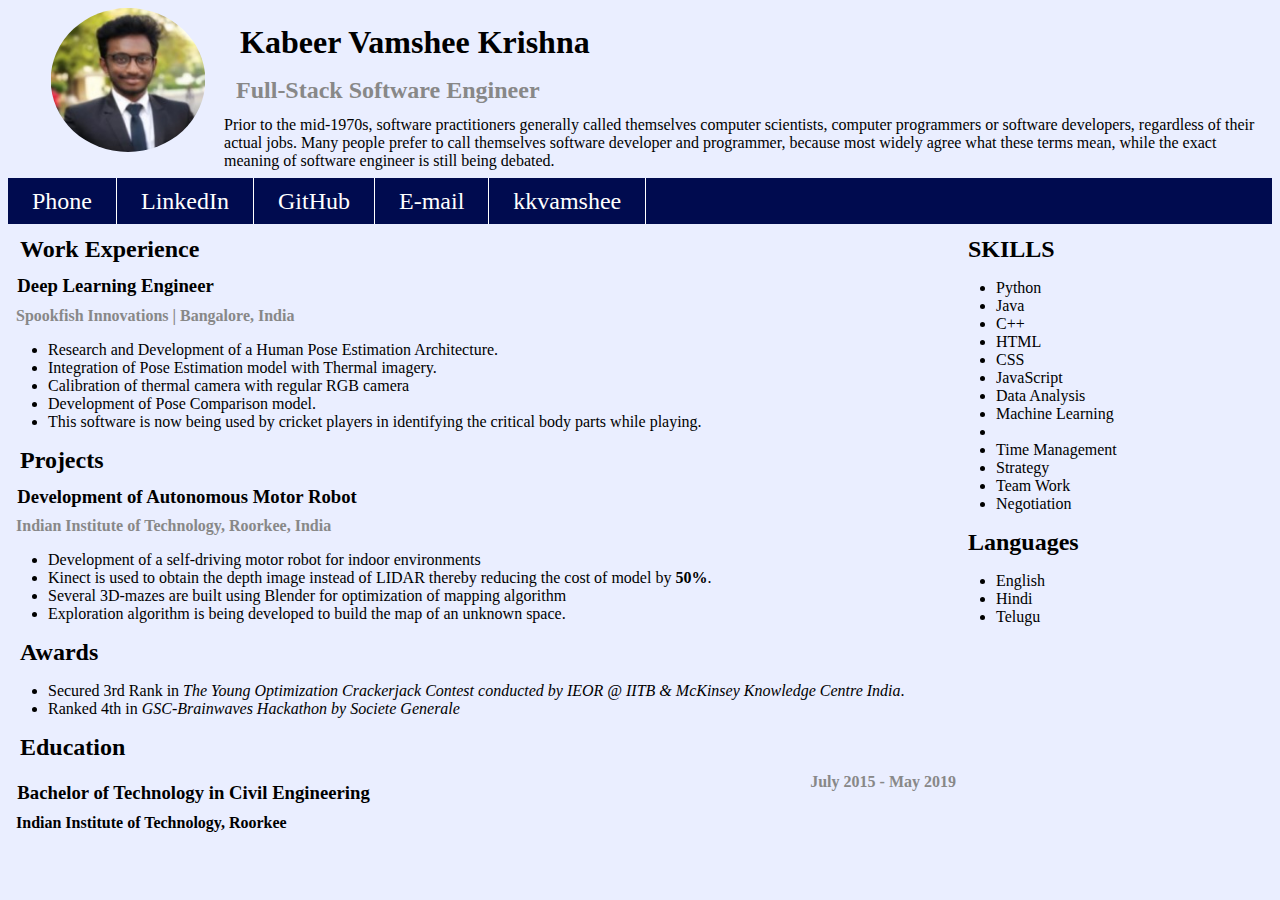
==== resume/index.html @ 956d316f "HTML Updated" ====
<!DOCTYPE html>
<html lan="en">

<head>
	<title>Kabeer Vamshee Krishna</title>
	<meta charset="utf-8">
	<meta name="viewport" content="width=device-width initial-scale=1.0">
	<link rel="stylesheet" type="text/css" href="css/styles.css">
</head>

<body>
	<header>
		<div>
			<div id="img-container" class="sm-2">
				<!-- Image container(Circular Image) -->
				<div>
					<img class="circle" src="images/dp.jpeg" alt="A photo of Kabeer Vamshee Krishna.">
				</div>
			</div>

			<div class="sm-10" id="introduction">
				<!-- H1 and Introduction/Objective-->
				<div class="heading">
					<h1>Kabeer Vamshee Krishna</h1>
				</div>

				<div class="gray-text">
					<h2>Full-Stack Software Engineer</h2>
				</div>

				<article>
					Prior to the mid-1970s, software practitioners generally called themselves computer scientists, computer programmers or software developers, regardless of their actual jobs. Many people prefer to call themselves software developer and programmer, because most widely agree what these terms mean, while the exact meaning of software engineer is still being debated.
				</article>

			</div>
			<div style="clear: both;"></div>
		</div>
	</header>

	<nav>
		<ul>
			<li><a href="tel:+919557905436" target="_blank">Phone</a></li>
			<li><a href="https://www.linkedin.com/in/kkvamshee" target="_blank">LinkedIn</a></li>
			<li><a href="https://github.com/kkvamshee" target="_blank">GitHub</a></li>
			<li><a href="mailto:kkvamshee@gmail.com" target="_blank">E-mail</a></li>
			<li><a href="#" target="_blank">kkvamshee</a><!-- Skype ID --></li>
			<div style="clear: both;"></div>
		</ul>
	</nav>

	<div id="main-container" class="sm-12">
		<!-- Main Container -->
		<div id="main-content" class="sm-9">
			<!-- Left Container -->
			<div>
				<!-- Experience -->
				<h2>Work Experience</h2>
				<h3>Deep Learning Engineer</h3>
				<h4 class="gray-text">Spookfish Innovations | <span>Bangalore, India</span></h4>
				<ul>
					<li>Research and Development of a Human Pose Estimation Architecture.</li>
					<li>Integration of Pose Estimation model with Thermal imagery.</li>
					<li>Calibration of thermal camera with regular RGB camera</li>
					<li>Development of Pose Comparison model.</li>
					<li>This software is now being used by cricket players in identifying the critical body parts while playing.</li>
				</ul>
			</div>

			<div>
				<!-- Project -->
				<h2>Projects</h2>
				<h3>Development of Autonomous Motor Robot</h3>
				<h4 class="gray-text">Indian Institute of Technology, Roorkee, India</h4>
				<ul>
					<li>Development of a self-driving motor robot for indoor environments</li>
					<li>Kinect is used to obtain the depth image instead of LIDAR thereby reducing the cost of model by <strong>50%</strong>.</li>
					<li>Several 3D-mazes are built using Blender for optimization of mapping algorithm</li>
					<li>Exploration algorithm is being developed to build the map of an unknown space.</li>
				</ul>
			</div>

			<div>
				<!-- Awards -->
				<h2>Awards</h2>
				<ul>
					<li>Secured 3rd Rank in <em>The Young Optimization Crackerjack Contest conducted by IEOR @ IITB & McKinsey Knowledge Centre India</em>.</li>
					<li>Ranked 4th in <em>GSC-Brainwaves Hackathon by Societe Generale</em></li>
				</ul>
			</div>

			<div>
				<!-- Education -->
				<h2>Education</h2>
				<div class="left-float">
					<h3>Bachelor of Technology in Civil Engineering</h3>
					<h4>Indian Institute of Technology, Roorkee</h4>
				</div>
				<div class="right-float gray-text">
					<strong><time datetime="2015-07-23">July 2015</time> - <time datetime="2019-05-17">May 2019</time></strong>
				</div>
				<div style="clear: both"></div>
			</div>
		</div>

		<div id="side-bar" class="sm-3">
			<!-- Right Container	-->
			<div>
				<h2>SKILLS</h2>
				<ul>
					<li>Python</li>
					<li>Java</li>
					<li>C++</li>
					<li>HTML</li>
					<li>CSS</li>
					<li>JavaScript</li>
					<li>Data Analysis</li>
					<li>Machine Learning</li>
					<li></li>
					<li>Time Management</li>
					<li>Strategy</li>
					<li>Team Work</li>
					<li>Negotiation</li>
				</ul>
			</div> <!-- Skills -->
			<div>
				<h2>Languages</h2>
				<ul>
					<li>English</li>
					<li>Hindi</li>
					<li>Telugu</li>
				</ul>
			</div> <!-- Langugaes -->
		</div>

		<div style="clear: both;"></div>
	</div>

</body>
</html>
---- resume/css/styles.css ----
html {
	background-color: #eaeeff;
}

header,h1,h2,h3,h4{
	margin-top: 0.5em;
	margin-bottom: 0.5em;
	margin-left: 0.5em;
	margin-right: 0.5em;
}


nav ul {
	list-style: none;
	background-color: #000b4f;
	padding: 0;
	margin: 0;
}
nav li {
	float: left;
}
nav li a {
	color: white;
	text-decoration: none;
	display: block;
	font-size: 1.5em;
	padding: 0.4em 1em 0.4em 1em;
	border-right: 1px solid white;
}
nav li a:hover {
	background-color: #111;
}

#introduction {
	float: left;
}

#img-container {
	float: left;
}

#main-content, #side-bar {
	float: left;
}

.left-float {
	float: left;
}

.right-float {
	float: right;
}

.circle {
	border-radius: 50%;
	height: 9em;
	padding-right: 16.67%;
	padding-left: 16.67%;
}

div img {
	align-content: center;
}

.gray-text {
	color: #888;
}

.sm-1 {
	width: 8.33%;
}
.sm-2 {
	width: 16.67%;
}
.sm-3 {
	width: 25%;
}
.sm-4 {
	width: 33.33%;
}
.sm-5 {
	width: 41.67%;
}
.sm-6 {
	width: 50%;
}
.sm-7 {
	width: 58.33%;
}
.sm-8 {
	width: 66.67%;
}
.sm-9 {
	width: 75%;
}
.sm-10 {
	width: 83.33%;
}
.sm-11 {
	width: 91.67%;
}
.sm-12 {
	width: 100%;
}
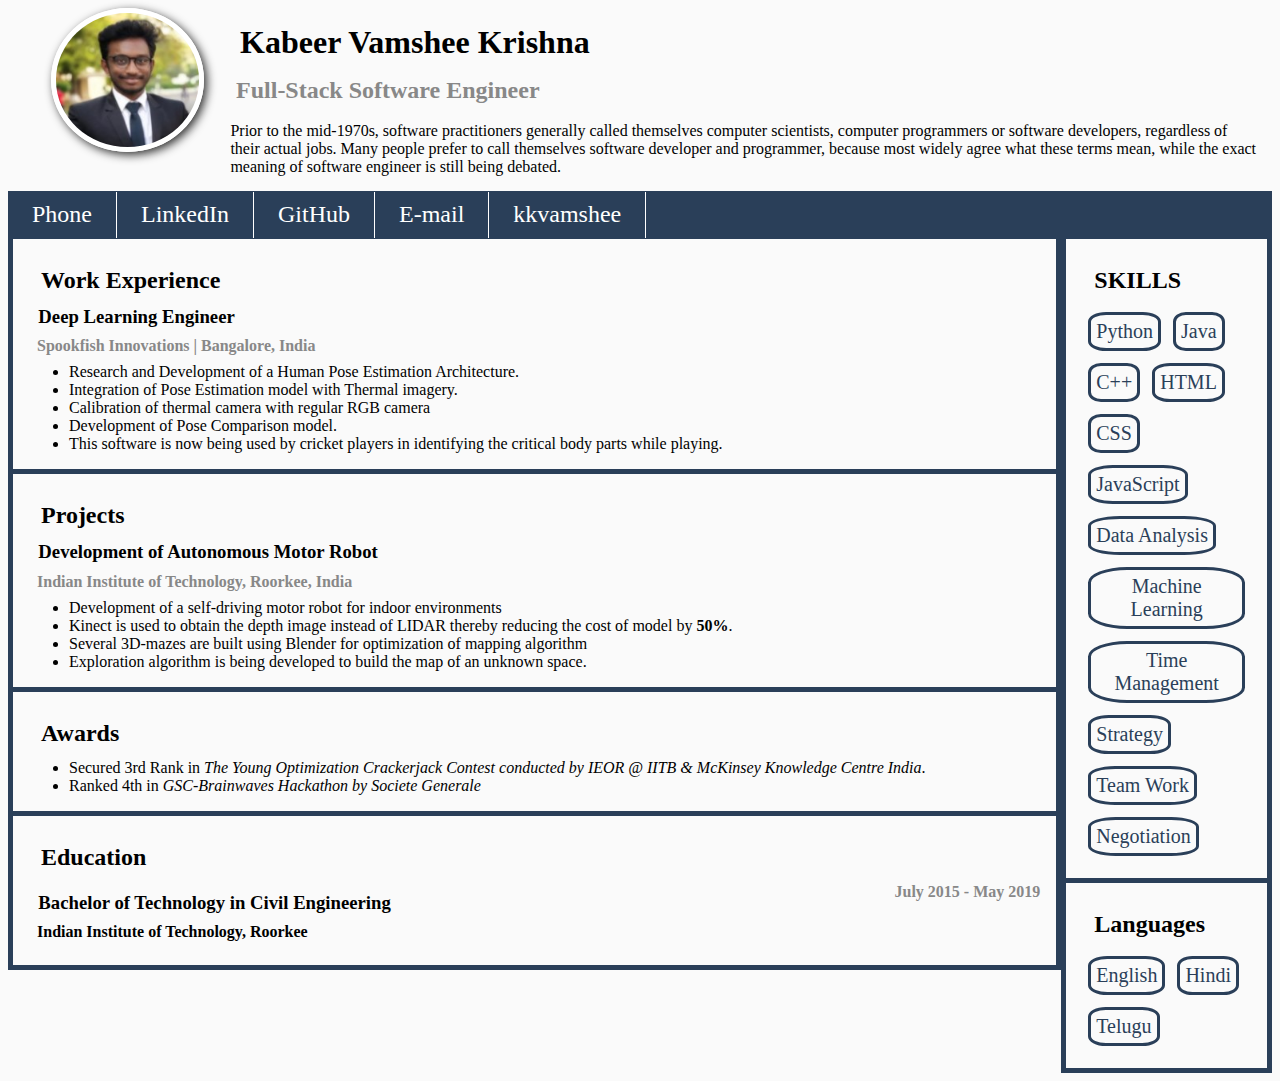
==== commit 00852e47: "CSS added" ====
--- a/resume/index.html
+++ b/resume/index.html
@@ -11,14 +11,14 @@
 <body>
 	<header>
 		<div>
-			<div id="img-container" class="sm-2">
+			<div id="img-container" class="lg-2 sm-12">
 				<!-- Image container(Circular Image) -->
 				<div>
 					<img class="circle" src="images/dp.jpeg" alt="A photo of Kabeer Vamshee Krishna.">
 				</div>
 			</div>
 
-			<div class="sm-10" id="introduction">
+			<div class="lg-10 sm-12" id="introduction">
 				<!-- H1 and Introduction/Objective-->
 				<div class="heading">
 					<h1>Kabeer Vamshee Krishna</h1>
@@ -39,20 +39,20 @@
 
 	<nav>
 		<ul>
-			<li><a href="tel:+919557905436" target="_blank">Phone</a></li>
+			<li><a href="tel:+919557905436">Phone</a></li>
 			<li><a href="https://www.linkedin.com/in/kkvamshee" target="_blank">LinkedIn</a></li>
 			<li><a href="https://github.com/kkvamshee" target="_blank">GitHub</a></li>
-			<li><a href="mailto:kkvamshee@gmail.com" target="_blank">E-mail</a></li>
+			<li><a href="mailto:kkvamshee@gmail.com">E-mail</a></li>
 			<li><a href="#" target="_blank">kkvamshee</a><!-- Skype ID --></li>
 			<div style="clear: both;"></div>
 		</ul>
 	</nav>
 
-	<div id="main-container" class="sm-12">
+	<div id="main-container" class="lg-12 sm-12">
 		<!-- Main Container -->
-		<div id="main-content" class="sm-9">
+		<div id="main-content" class="lg-10 sm-12 lr-container">
 			<!-- Left Container -->
-			<div>
+			<div class="ud-container">
 				<!-- Experience -->
 				<h2>Work Experience</h2>
 				<h3>Deep Learning Engineer</h3>
@@ -66,7 +66,7 @@
 				</ul>
 			</div>
 
-			<div>
+			<div class="ud-container">
 				<!-- Project -->
 				<h2>Projects</h2>
 				<h3>Development of Autonomous Motor Robot</h3>
@@ -79,7 +79,7 @@
 				</ul>
 			</div>
 
-			<div>
+			<div class="ud-container">
 				<!-- Awards -->
 				<h2>Awards</h2>
 				<ul>
@@ -88,7 +88,7 @@
 				</ul>
 			</div>
 
-			<div>
+			<div class="ud-container">
 				<!-- Education -->
 				<h2>Education</h2>
 				<div class="left-float">
@@ -102,33 +102,37 @@
 			</div>
 		</div>
 
-		<div id="side-bar" class="sm-3">
+		<div id="side-bar" class="lg-2 sm-12 lr-container">
 			<!-- Right Container	-->
-			<div>
+			<div class="ud-container">
 				<h2>SKILLS</h2>
-				<ul>
-					<li>Python</li>
-					<li>Java</li>
-					<li>C++</li>
-					<li>HTML</li>
-					<li>CSS</li>
-					<li>JavaScript</li>
-					<li>Data Analysis</li>
-					<li>Machine Learning</li>
-					<li></li>
-					<li>Time Management</li>
-					<li>Strategy</li>
-					<li>Team Work</li>
-					<li>Negotiation</li>
-				</ul>
+				<div class="table">
+					<ul>
+						<li>Python</li>
+						<li>Java</li>
+						<li>C++</li>
+						<li>HTML</li>
+						<li>CSS</li>
+						<li>JavaScript</li>
+						<li>Data Analysis</li>
+						<li>Machine Learning</li>
+						<li class="empty"></li>
+						<li>Time Management</li>
+						<li>Strategy</li>
+						<li>Team Work</li>
+						<li>Negotiation</li>
+					</ul>
+				</div>
 			</div> <!-- Skills -->
-			<div>
+			<div class="ud-container">
 				<h2>Languages</h2>
-				<ul>
-					<li>English</li>
-					<li>Hindi</li>
-					<li>Telugu</li>
-				</ul>
+				<div class="table">
+					<ul>
+						<li>English</li>
+						<li>Hindi</li>
+						<li>Telugu</li>
+					</ul>
+				</div>
 			</div> <!-- Langugaes -->
 		</div>
 
--- a/resume/css/styles.css
+++ b/resume/css/styles.css
@@ -1,5 +1,10 @@
+* {
+	box-sizing: border-box;
+}
+
 html {
-	background-color: #eaeeff;
+	font-size: 16px;
+	background-color: #fafafa;
 }
 
 header,h1,h2,h3,h4{
@@ -9,12 +14,13 @@
 	margin-right: 0.5em;
 }
 
-
 nav ul {
 	list-style: none;
-	background-color: #000b4f;
+	background-color: #2a3f59;
 	padding: 0;
 	margin: 0;
+	border-top: 1px solid #2a3f59;
+	border-bottom: 1px solid #2a3f59;
 }
 nav li {
 	float: left;
@@ -28,9 +34,16 @@
 	border-right: 1px solid white;
 }
 nav li a:hover {
-	background-color: #111;
-}
-
+	background-color: #152232;
+	color: #ccc;
+	font-weight: 900;
+}
+article {
+	padding: 0.4em;
+}
+ul {
+	margin: 0;
+}
 #introduction {
 	float: left;
 }
@@ -41,6 +54,48 @@
 
 #main-content, #side-bar {
 	float: left;
+}
+
+#main-content {
+
+}
+
+.table {
+	display: table;
+	margin: 0 auto;
+	text-align: center;
+	color: #2a3f59;
+}
+#side-bar ul {
+	padding: 0;
+}
+#side-bar li{
+	list-style: none;
+	font-size: 1.25em;
+	border: 3px solid #2a3f59;
+	border-radius: 25%;
+	margin: 0.3em;
+	align-items: center;
+	float: left;
+	padding: 0.25em;
+}
+#side-bar li.empty {
+	width: 0;
+	height: 0;
+	border: 0;
+	padding: 0;
+	margin: 0;
+	clear: both;
+}
+
+.ud-container {
+	padding: 1em;
+	border-bottom: 5px solid #2a3f59;
+}
+
+.lr-container {
+	border-left: 5px solid #2a3f59;
+	border-right: 5px solid #2a3f59;
 }
 
 .left-float {
@@ -54,8 +109,10 @@
 .circle {
 	border-radius: 50%;
 	height: 9em;
-	padding-right: 16.67%;
-	padding-left: 16.67%;
+	margin-right: 16.67%;
+	margin-left: 16.67%;
+	border: 5px solid white;
+	box-shadow: 3px 3px 10px #333;
 }
 
 div img {
@@ -66,40 +123,80 @@
 	color: #888;
 }
 
-.sm-1 {
-	width: 8.33%;
-}
-.sm-2 {
-	width: 16.67%;
-}
-.sm-3 {
-	width: 25%;
-}
-.sm-4 {
-	width: 33.33%;
-}
-.sm-5 {
-	width: 41.67%;
-}
-.sm-6 {
-	width: 50%;
-}
-.sm-7 {
-	width: 58.33%;
-}
-.sm-8 {
-	width: 66.67%;
-}
-.sm-9 {
-	width: 75%;
-}
-.sm-10 {
-	width: 83.33%;
-}
-.sm-11 {
-	width: 91.67%;
-}
-.sm-12 {
-	width: 100%;
-}
-
+@media (max-width: 992px){
+	.sm-1 {
+		width: 8.33%;
+	}
+	.sm-2 {
+		width: 16.67%;
+	}
+	.sm-3 {
+		width: 25%;
+	}
+	.sm-4 {
+		width: 33.33%;
+	}
+	.sm-5 {
+		width: 41.67%;
+	}
+	.sm-6 {
+		width: 50%;
+	}
+	.sm-7 {
+		width: 58.33%;
+	}
+	.sm-8 {
+		width: 66.67%;
+	}
+	.sm-9 {
+		width: 75%;
+	}
+	.sm-10 {
+		width: 83.33%;
+	}
+	.sm-11 {
+		width: 91.67%;
+	}
+	.sm-12 {
+		width: 100%;
+	}
+}
+
+@media (min-width: 992px) {
+	.lg-1 {
+		width: 8.33%;
+	}
+	.lg-2 {
+		width: 16.67%;
+	}
+	.lg-3 {
+		width: 25%;
+	}
+	.lg-4 {
+		width: 33.33%;
+	}
+	.lg-5 {
+		width: 41.67%;
+	}
+	.lg-6 {
+		width: 50%;
+	}
+	.lg-7 {
+		width: 58.33%;
+	}
+	.lg-8 {
+		width: 66.67%;
+	}
+	.lg-9 {
+		width: 75%;
+	}
+	.lg-10 {
+		width: 83.33%;
+	}
+	.lg-11 {
+		width: 91.67%;
+	}
+	.lg-12 {
+		width: 100%;
+	}
+}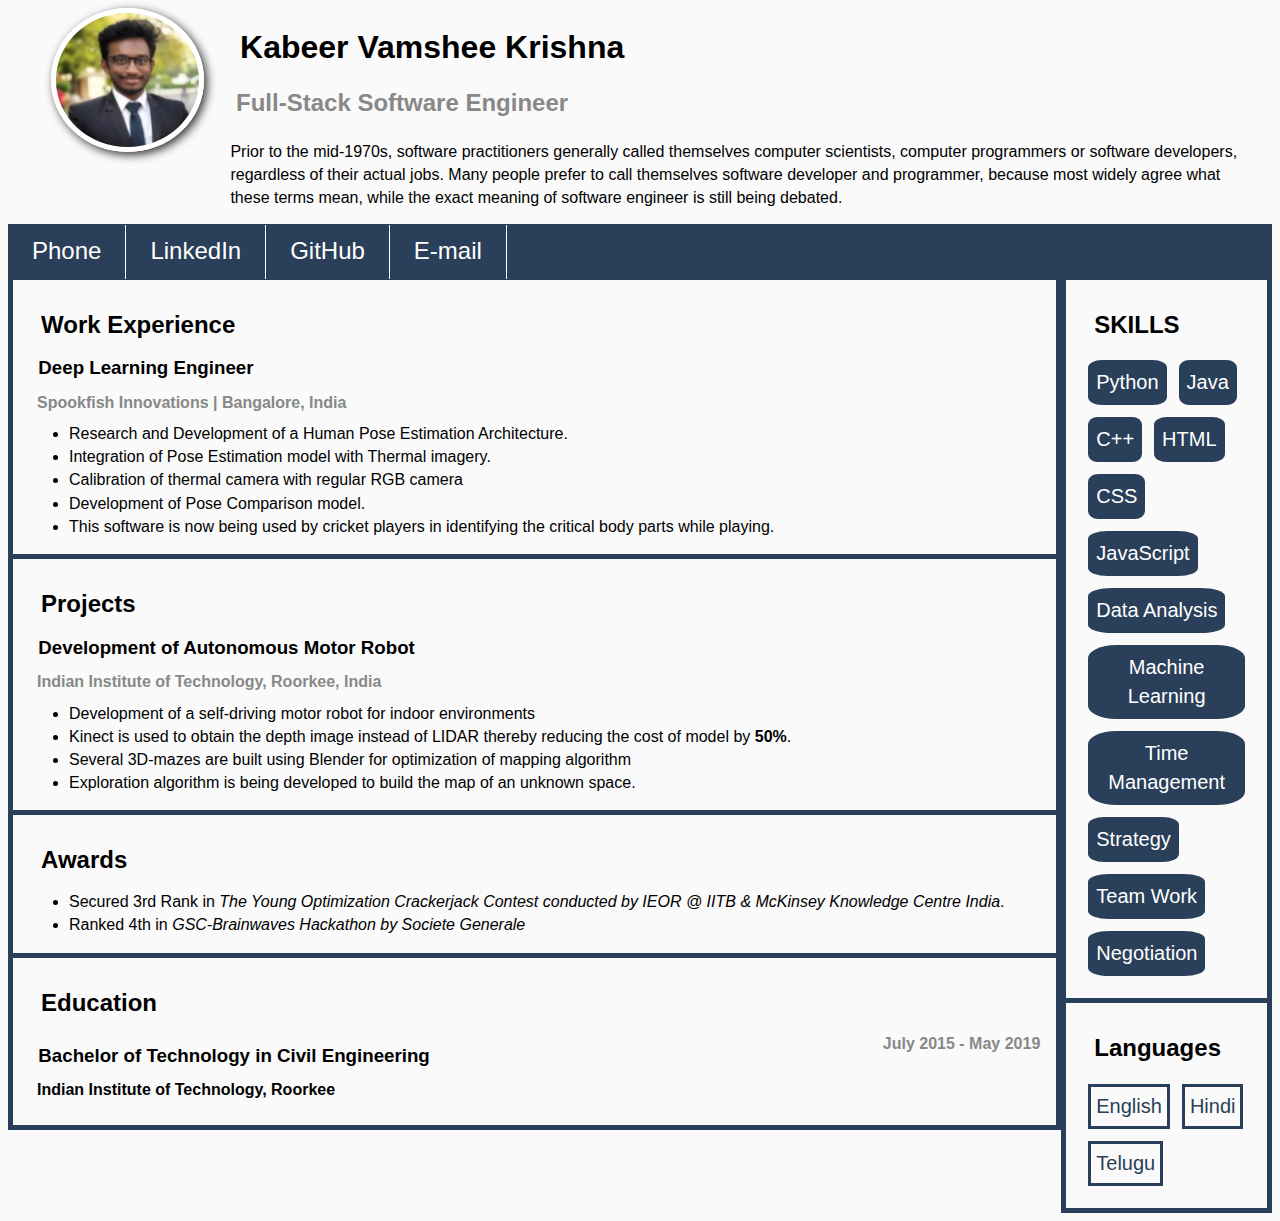
==== commit 21ed2c0d: "responsive layout update" ====
--- a/resume/index.html
+++ b/resume/index.html
@@ -43,7 +43,6 @@
 			<li><a href="https://www.linkedin.com/in/kkvamshee" target="_blank">LinkedIn</a></li>
 			<li><a href="https://github.com/kkvamshee" target="_blank">GitHub</a></li>
 			<li><a href="mailto:kkvamshee@gmail.com">E-mail</a></li>
-			<li><a href="#" target="_blank">kkvamshee</a><!-- Skype ID --></li>
 			<div style="clear: both;"></div>
 		</ul>
 	</nav>
@@ -104,7 +103,7 @@
 
 		<div id="side-bar" class="lg-2 sm-12 lr-container">
 			<!-- Right Container	-->
-			<div class="ud-container">
+			<div id="skills" class="ud-container">
 				<h2>SKILLS</h2>
 				<div class="table">
 					<ul>
@@ -124,7 +123,7 @@
 					</ul>
 				</div>
 			</div> <!-- Skills -->
-			<div class="ud-container">
+			<div id="languages" class="ud-container">
 				<h2>Languages</h2>
 				<div class="table">
 					<ul>
--- a/resume/css/styles.css
+++ b/resume/css/styles.css
@@ -1,5 +1,7 @@
 * {
 	box-sizing: border-box;
+	font-family: sans-serif;
+	line-height: 145%;
 }
 
 html {
@@ -69,15 +71,25 @@
 #side-bar ul {
 	padding: 0;
 }
-#side-bar li{
+#languages li{
+	float: left;
 	list-style: none;
 	font-size: 1.25em;
 	border: 3px solid #2a3f59;
-	border-radius: 25%;
 	margin: 0.3em;
-	align-items: center;
-	float: left;
+	align-items: center;	
 	padding: 0.25em;
+	box-shadow: box-shadow: 3px 3px 10px #333;
+}
+#skills li {
+	list-style: none;
+	font-size: 1.25em;
+	padding: 0.4em;
+	margin: 0.3em;
+	float: left;
+	background-color: #2a3f59;
+	color: white;
+	border-radius: 18%;
 }
 #side-bar li.empty {
 	width: 0;
@@ -109,8 +121,6 @@
 .circle {
 	border-radius: 50%;
 	height: 9em;
-	margin-right: 16.67%;
-	margin-left: 16.67%;
 	border: 5px solid white;
 	box-shadow: 3px 3px 10px #333;
 }
@@ -163,6 +173,10 @@
 }
 
 @media (min-width: 992px) {
+	.circle{
+		margin-right: 16.67%;
+		margin-left: 16.67%;
+	}
 	.lg-1 {
 		width: 8.33%;
 	}
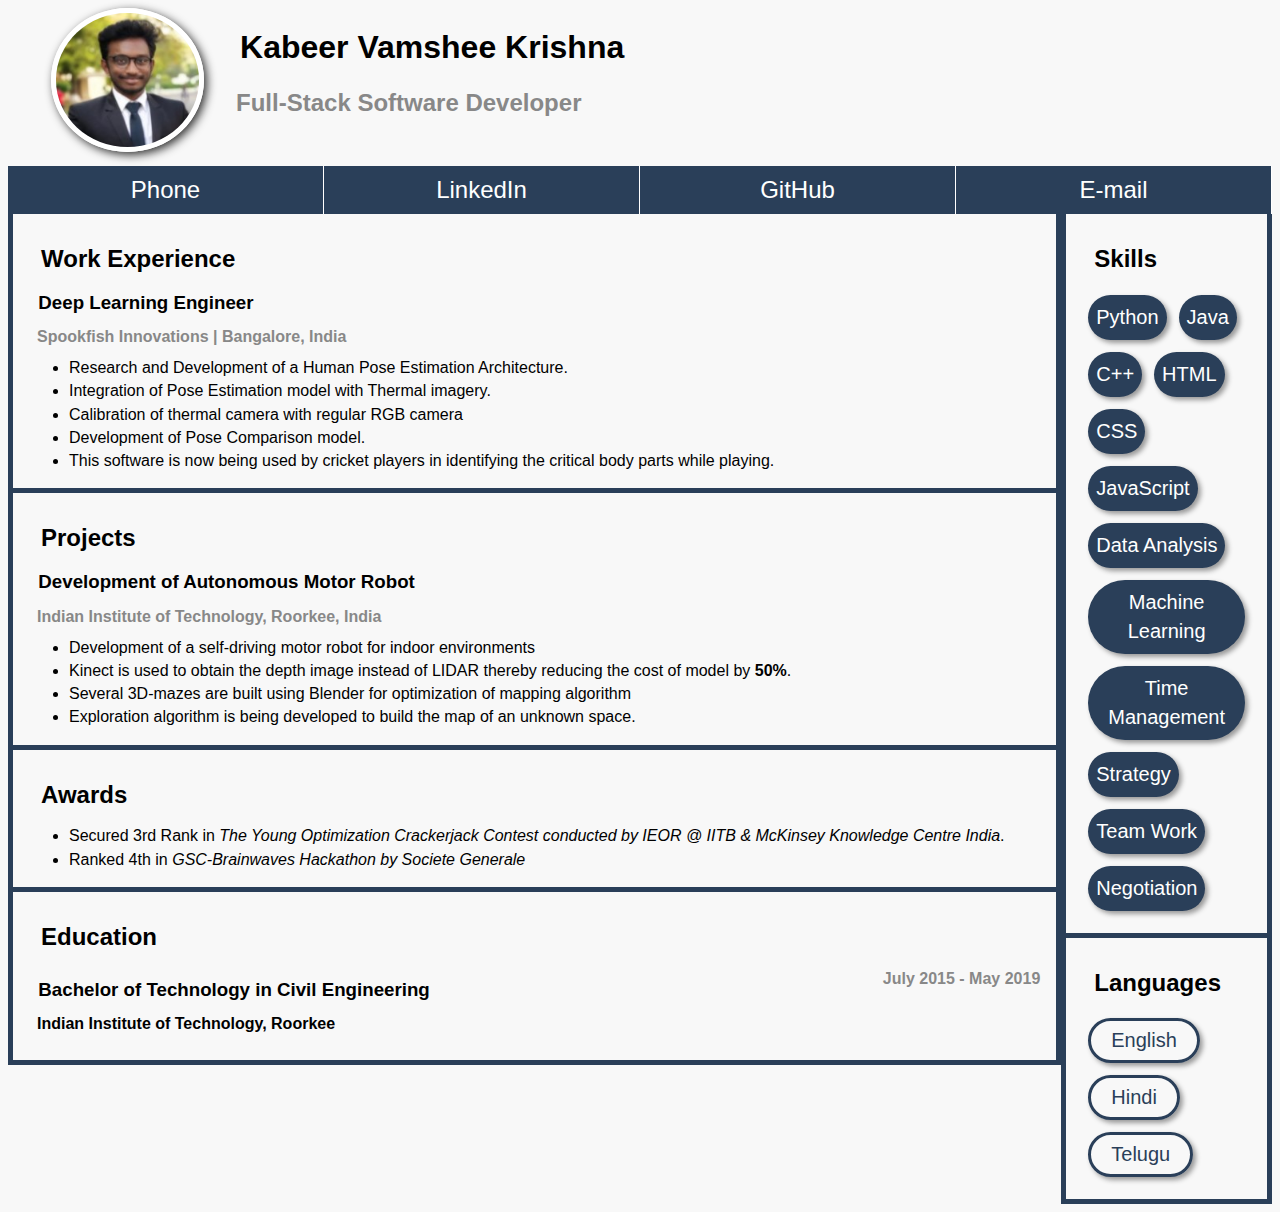
==== commit 5b37572b: "font-sizes adjusted" ====
--- a/resume/index.html
+++ b/resume/index.html
@@ -18,33 +18,27 @@
 				</div>
 			</div>
 
-			<div class="lg-10 sm-12" id="introduction">
+			<div class="lg-10 sm-10" id="introduction">
 				<!-- H1 and Introduction/Objective-->
 				<div class="heading">
 					<h1>Kabeer Vamshee Krishna</h1>
 				</div>
 
 				<div class="gray-text">
-					<h2>Full-Stack Software Engineer</h2>
+					<h2>Full-Stack Software Developer</h2>
 				</div>
-
-				<article>
-					Prior to the mid-1970s, software practitioners generally called themselves computer scientists, computer programmers or software developers, regardless of their actual jobs. Many people prefer to call themselves software developer and programmer, because most widely agree what these terms mean, while the exact meaning of software engineer is still being debated.
-				</article>
-
 			</div>
 			<div style="clear: both;"></div>
 		</div>
 	</header>
 
 	<nav>
-		<ul>
-			<li><a href="tel:+919557905436">Phone</a></li>
-			<li><a href="https://www.linkedin.com/in/kkvamshee" target="_blank">LinkedIn</a></li>
-			<li><a href="https://github.com/kkvamshee" target="_blank">GitHub</a></li>
-			<li><a href="mailto:kkvamshee@gmail.com">E-mail</a></li>
-			<div style="clear: both;"></div>
-		</ul>
+		<div class="flex-container lg-12 sm-12">
+			<div class="lg-3 sm-3"><a href="tel:+919557905436">Phone</a></div>
+			<div class="lg-3 sm-3"><a href="https://www.linkedin.com/in/kkvamshee" target="_blank">LinkedIn</a></div>
+			<div class="lg-3 sm-3"><a href="https://github.com/kkvamshee" target="_blank">GitHub</a></div>
+			<div class="lg-3 sm-3"><a href="mailto:kkvamshee@gmail.com">E-mail</a></div>
+		</div>
 	</nav>
 
 	<div id="main-container" class="lg-12 sm-12">
@@ -53,29 +47,33 @@
 			<!-- Left Container -->
 			<div class="ud-container">
 				<!-- Experience -->
-				<h2>Work Experience</h2>
-				<h3>Deep Learning Engineer</h3>
-				<h4 class="gray-text">Spookfish Innovations | <span>Bangalore, India</span></h4>
-				<ul>
-					<li>Research and Development of a Human Pose Estimation Architecture.</li>
-					<li>Integration of Pose Estimation model with Thermal imagery.</li>
-					<li>Calibration of thermal camera with regular RGB camera</li>
-					<li>Development of Pose Comparison model.</li>
-					<li>This software is now being used by cricket players in identifying the critical body parts while playing.</li>
-				</ul>
+				<div>
+					<h2>Work Experience</h2>
+					<h3>Deep Learning Engineer</h3>
+					<h4 class="gray-text">Spookfish Innovations | <span>Bangalore, India</span></h4>
+					<ul>
+						<li>Research and Development of a Human Pose Estimation Architecture.</li>
+						<li>Integration of Pose Estimation model with Thermal imagery.</li>
+						<li>Calibration of thermal camera with regular RGB camera</li>
+						<li>Development of Pose Comparison model.</li>
+						<li>This software is now being used by cricket players in identifying the critical body parts while playing.</li>
+					</ul>
+				</div>
 			</div>
 
 			<div class="ud-container">
 				<!-- Project -->
-				<h2>Projects</h2>
-				<h3>Development of Autonomous Motor Robot</h3>
-				<h4 class="gray-text">Indian Institute of Technology, Roorkee, India</h4>
-				<ul>
-					<li>Development of a self-driving motor robot for indoor environments</li>
-					<li>Kinect is used to obtain the depth image instead of LIDAR thereby reducing the cost of model by <strong>50%</strong>.</li>
-					<li>Several 3D-mazes are built using Blender for optimization of mapping algorithm</li>
-					<li>Exploration algorithm is being developed to build the map of an unknown space.</li>
-				</ul>
+				<div>
+					<h2>Projects</h2>
+					<h3>Development of Autonomous Motor Robot</h3>
+					<h4 class="gray-text">Indian Institute of Technology, Roorkee, India</h4>
+					<ul>
+						<li>Development of a self-driving motor robot for indoor environments</li>
+						<li>Kinect is used to obtain the depth image instead of LIDAR thereby reducing the cost of model by <strong>50%</strong>.</li>
+						<li>Several 3D-mazes are built using Blender for optimization of mapping algorithm</li>
+						<li>Exploration algorithm is being developed to build the map of an unknown space.</li>
+					</ul>
+				</div>
 			</div>
 
 			<div class="ud-container">
@@ -90,21 +88,23 @@
 			<div class="ud-container">
 				<!-- Education -->
 				<h2>Education</h2>
-				<div class="left-float">
-					<h3>Bachelor of Technology in Civil Engineering</h3>
-					<h4>Indian Institute of Technology, Roorkee</h4>
+				<div>
+					<div class="left-float">
+						<h3>Bachelor of Technology in Civil Engineering</h3>
+						<h4>Indian Institute of Technology, Roorkee</h4>
+					</div>
+					<div class="right-float gray-text">
+						<strong><time datetime="2015-07-23">July 2015</time> - <time datetime="2019-05-17">May 2019</time></strong>
+					</div>
+					<div style="clear: both"></div>
 				</div>
-				<div class="right-float gray-text">
-					<strong><time datetime="2015-07-23">July 2015</time> - <time datetime="2019-05-17">May 2019</time></strong>
-				</div>
-				<div style="clear: both"></div>
 			</div>
 		</div>
 
 		<div id="side-bar" class="lg-2 sm-12 lr-container">
 			<!-- Right Container	-->
 			<div id="skills" class="ud-container">
-				<h2>SKILLS</h2>
+				<h2>Skills</h2>
 				<div class="table">
 					<ul>
 						<li>Python</li>
--- a/resume/css/styles.css
+++ b/resume/css/styles.css
@@ -6,7 +6,7 @@
 
 html {
 	font-size: 16px;
-	background-color: #fafafa;
+	background-color: #f8f8f8;
 }
 
 header,h1,h2,h3,h4{
@@ -16,30 +16,31 @@
 	margin-right: 0.5em;
 }
 
-nav ul {
-	list-style: none;
+.flex-container {
+	display: flex;
+	flex-wrap: wrap;
+}
+.flex-container div {
 	background-color: #2a3f59;
-	padding: 0;
+	padding: 0.4em;
 	margin: 0;
-	border-top: 1px solid #2a3f59;
-	border-bottom: 1px solid #2a3f59;
-}
-nav li {
-	float: left;
-}
-nav li a {
+	border-right: 1px solid white;
+	text-align: center;
+}
+.flex-container div a {
+	text-decoration: none;
 	color: white;
-	text-decoration: none;
-	display: block;
 	font-size: 1.5em;
-	padding: 0.4em 1em 0.4em 1em;
-	border-right: 1px solid white;
-}
-nav li a:hover {
-	background-color: #152232;
-	color: #ccc;
-	font-weight: 900;
-}
+	width: 100%;
+	height: 100%;
+}
+.flex-container div:hover {
+	background-color: #445566;
+	color: #2a3f59;
+	text-decoration: underline;
+	text-decoration-color: #fff;
+}
+
 article {
 	padding: 0.4em;
 }
@@ -57,11 +58,6 @@
 #main-content, #side-bar {
 	float: left;
 }
-
-#main-content {
-
-}
-
 .table {
 	display: table;
 	margin: 0 auto;
@@ -78,8 +74,9 @@
 	border: 3px solid #2a3f59;
 	margin: 0.3em;
 	align-items: center;	
-	padding: 0.25em;
-	box-shadow: box-shadow: 3px 3px 10px #333;
+	padding: 0.25em 1em;	
+	border-radius: 2em;
+	box-shadow: 3px 3px 5px #999;
 }
 #skills li {
 	list-style: none;
@@ -89,7 +86,8 @@
 	float: left;
 	background-color: #2a3f59;
 	color: white;
-	border-radius: 18%;
+	border-radius: 2em;
+	box-shadow: 3px 3px 5px #999;
 }
 #side-bar li.empty {
 	width: 0;
@@ -133,6 +131,12 @@
 	color: #888;
 }
 
+@media (max-width: 768px) {
+	html {
+		font-size: 0.8em;
+	}
+}
+
 @media (max-width: 992px){
 	.sm-1 {
 		width: 8.33%;
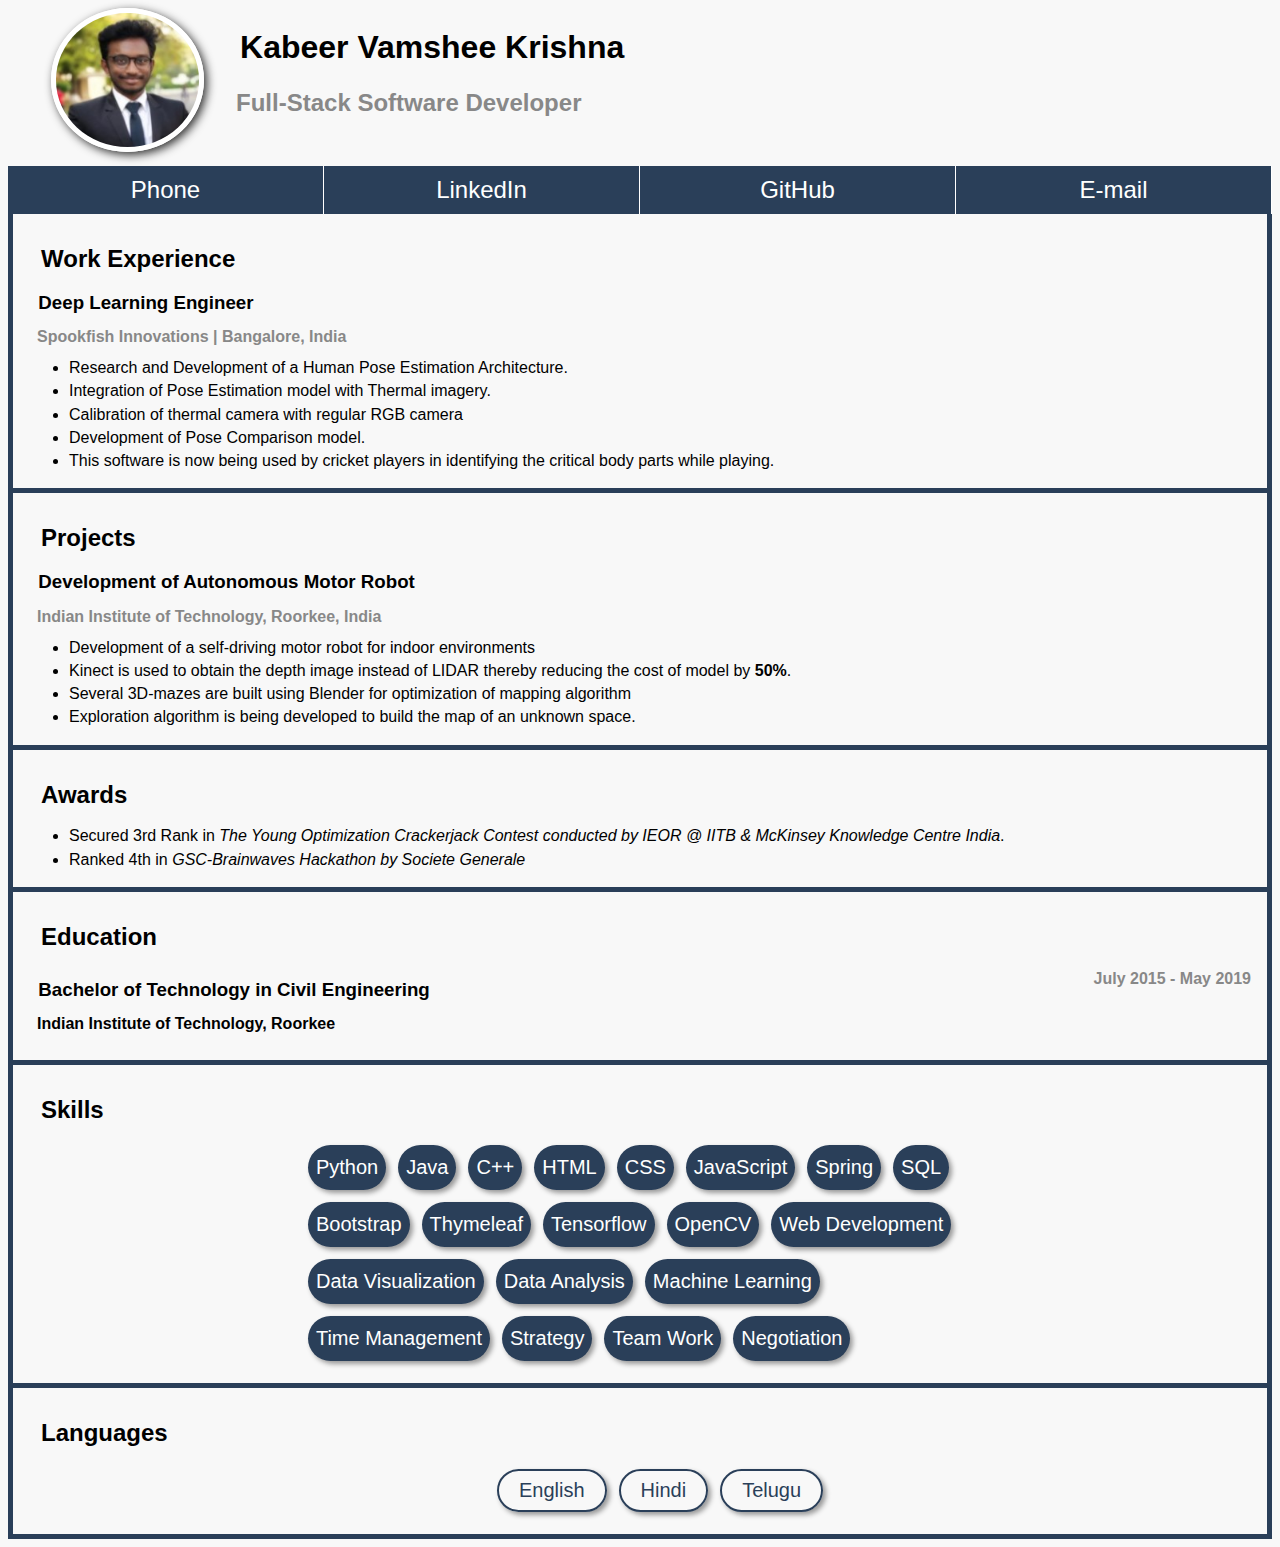
==== commit 9ddb75db: "skills updated" ====
--- a/resume/index.html
+++ b/resume/index.html
@@ -43,7 +43,7 @@
 
 	<div id="main-container" class="lg-12 sm-12">
 		<!-- Main Container -->
-		<div id="main-content" class="lg-10 sm-12 lr-container">
+		<div id="main-content" class="lg-12 sm-12 lr-container">
 			<!-- Left Container -->
 			<div class="ud-container">
 				<!-- Experience -->
@@ -99,10 +99,7 @@
 					<div style="clear: both"></div>
 				</div>
 			</div>
-		</div>
 
-		<div id="side-bar" class="lg-2 sm-12 lr-container">
-			<!-- Right Container	-->
 			<div id="skills" class="ud-container">
 				<h2>Skills</h2>
 				<div class="table">
@@ -113,9 +110,22 @@
 						<li>HTML</li>
 						<li>CSS</li>
 						<li>JavaScript</li>
+					</ul>
+					<ul>
+						<li>Spring</li>
+						<li>SQL</li>
+						<li>Bootstrap</li>
+						<li>Thymeleaf</li>
+						<li>Tensorflow</li>
+						<li>OpenCV</li>
+					</ul>
+					<ul>
+						<li>Web Development</li>
+						<li>Data Visualization</li>
 						<li>Data Analysis</li>
 						<li>Machine Learning</li>
-						<li class="empty"></li>
+					</ul>
+					<ul>
 						<li>Time Management</li>
 						<li>Strategy</li>
 						<li>Team Work</li>
@@ -123,6 +133,7 @@
 					</ul>
 				</div>
 			</div> <!-- Skills -->
+
 			<div id="languages" class="ud-container">
 				<h2>Languages</h2>
 				<div class="table">
@@ -133,6 +144,7 @@
 					</ul>
 				</div>
 			</div> <!-- Langugaes -->
+
 		</div>
 
 		<div style="clear: both;"></div>
--- a/resume/css/styles.css
+++ b/resume/css/styles.css
@@ -71,7 +71,7 @@
 	float: left;
 	list-style: none;
 	font-size: 1.25em;
-	border: 3px solid #2a3f59;
+	border: 2px solid #2a3f59;
 	margin: 0.3em;
 	align-items: center;	
 	padding: 0.25em 1em;	
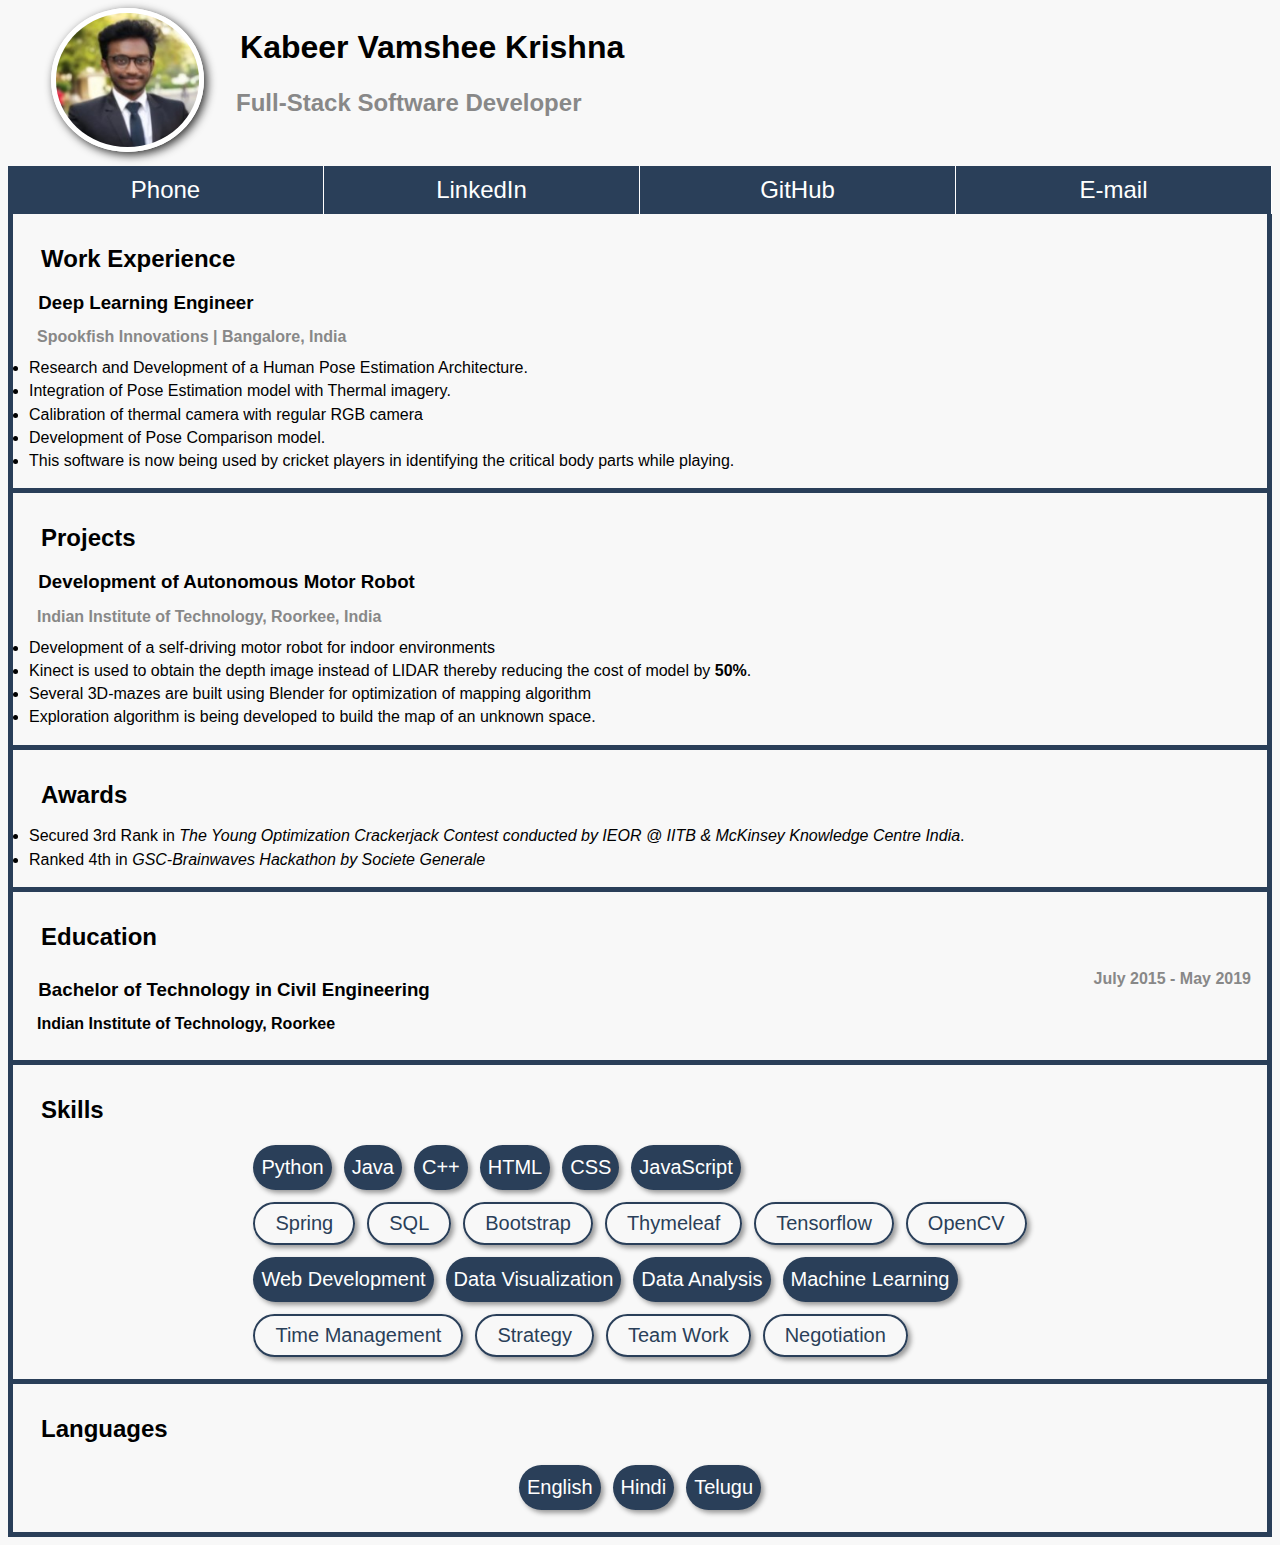
==== commit 1109cf51: "layout updated" ====
--- a/resume/index.html
+++ b/resume/index.html
@@ -103,44 +103,49 @@
 			<div id="skills" class="ud-container">
 				<h2>Skills</h2>
 				<div class="table">
-					<ul>
+					<ul class="dark">
 						<li>Python</li>
 						<li>Java</li>
 						<li>C++</li>
 						<li>HTML</li>
 						<li>CSS</li>
 						<li>JavaScript</li>
+						<div style="clear: both;"></div>
 					</ul>
-					<ul>
+					<ul class="light">
 						<li>Spring</li>
 						<li>SQL</li>
 						<li>Bootstrap</li>
 						<li>Thymeleaf</li>
 						<li>Tensorflow</li>
 						<li>OpenCV</li>
+						<div style="clear: both;"></div>
 					</ul>
-					<ul>
+					<ul class="dark">
 						<li>Web Development</li>
 						<li>Data Visualization</li>
 						<li>Data Analysis</li>
 						<li>Machine Learning</li>
+						<div style="clear: both;"></div>
 					</ul>
-					<ul>
+					<ul class="light">
 						<li>Time Management</li>
 						<li>Strategy</li>
 						<li>Team Work</li>
 						<li>Negotiation</li>
+						<div style="clear: both;"></div>
 					</ul>
 				</div>
 			</div> <!-- Skills -->
 
-			<div id="languages" class="ud-container">
+			<div class="dark ud-container">
 				<h2>Languages</h2>
 				<div class="table">
 					<ul>
 						<li>English</li>
 						<li>Hindi</li>
 						<li>Telugu</li>
+						<div style="clear: both;"></div>
 					</ul>
 				</div>
 			</div> <!-- Langugaes -->
--- a/resume/css/styles.css
+++ b/resume/css/styles.css
@@ -64,10 +64,10 @@
 	text-align: center;
 	color: #2a3f59;
 }
-#side-bar ul {
+ul {
 	padding: 0;
 }
-#languages li{
+.light li{
 	float: left;
 	list-style: none;
 	font-size: 1.25em;
@@ -78,7 +78,8 @@
 	border-radius: 2em;
 	box-shadow: 3px 3px 5px #999;
 }
-#skills li {
+.dark li {
+	float: left;
 	list-style: none;
 	font-size: 1.25em;
 	padding: 0.4em;
@@ -88,14 +89,6 @@
 	color: white;
 	border-radius: 2em;
 	box-shadow: 3px 3px 5px #999;
-}
-#side-bar li.empty {
-	width: 0;
-	height: 0;
-	border: 0;
-	padding: 0;
-	margin: 0;
-	clear: both;
 }
 
 .ud-container {
